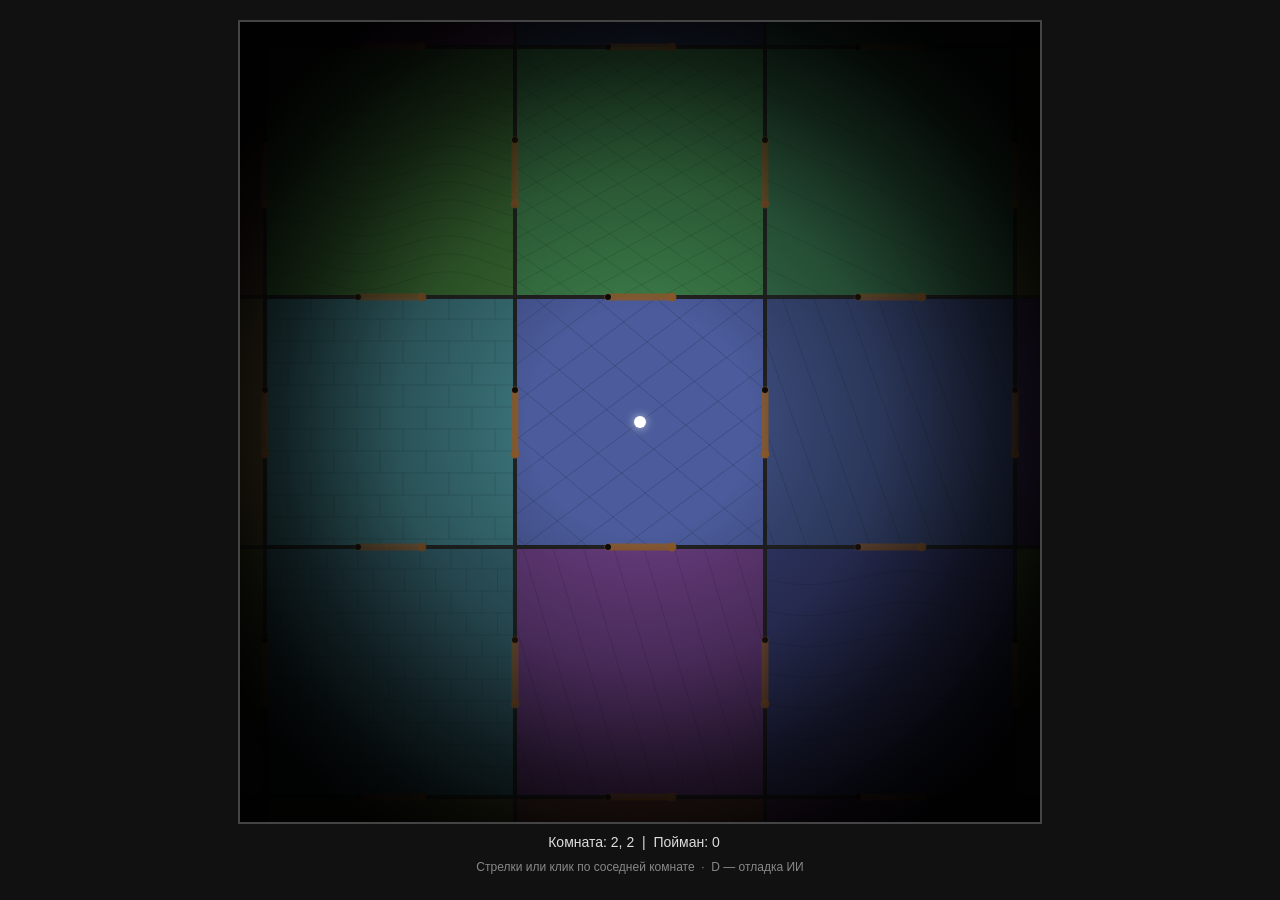
==== index2.html @ 9daff673 "Create index2.html" ====
<!DOCTYPE html>
<html lang="ru">
<head>
<meta charset="UTF-8">
<title>Лабиринт комнат — v6 (монстры)</title>
<style>
  body { margin:0; background:#111; color:#ddd; font-family:sans-serif;
         display:flex; flex-direction:column; align-items:center; padding:20px; }
  #game { background:#000; border:2px solid #444; cursor:pointer; }
  #info { margin-top:10px; font-size:14px; text-align:center; min-height:20px; }
  #msg  { color:#ff8; margin-left:12px; }
  #hint { margin-top:6px; font-size:12px; color:#888; }
</style>
</head>
<body>

<canvas id="game" width="800" height="800"></canvas>
<div id="info">Комната: <span id="pos">2, 2</span> &nbsp;|&nbsp; Пойман: <span id="caught">0</span><span id="msg"></span></div>
<div id="hint">Стрелки или клик по соседней комнате &nbsp;·&nbsp; D — отладка ИИ</div>

<script>
'use strict';

// ============================================================
// 1. НАСТРОЙКИ
// ============================================================
const CANVAS_SIZE = 800;
const ROOM_SIZE   = 250;            // 3 комнаты = 750 < 800
const MAP_W = 5, MAP_H = 5;

const T_OPEN  = 0.6;                // сек на распахивание двери на 90°
const T_CLOSE = 0.6;                // сек на закрывание
const T_MOVE  = 0.9;                // сек на проход комнаты

const DOOR_WIDTH = 64;
const DOOR_COLOR = '#8b5a2b';
const DOOR_LOCKED_COLOR = '#b22222';
const WALL_COLOR = '#222';

const DIR = {
  N:{dx:0,dy:-1,opp:'S'}, S:{dx:0,dy:1,opp:'N'},
  E:{dx:1,dy:0,opp:'W'},  W:{dx:-1,dy:0,opp:'E'},
};
// Знак распахивания: створка уходит ВНУТРЬ покидаемой комнаты
const SWING_BY_DIR = {N:+1, S:-1, E:+1, W:-1};

const TAU = Math.PI*2;
let DEBUG = false;

// ============================================================
// 2. УТИЛИТЫ
// ============================================================
function mulberry32(seed){
  return function(){
    seed|=0; seed=seed+0x6D2B79F5|0;
    let t=Math.imul(seed^seed>>>15,1|seed);
    t=t+Math.imul(t^t>>>7,61|t)^t;
    return((t^t>>>14)>>>0)/4294967296;
  };
}
function roomSeed(x,y){ return ((x*374761393 + y*668265263 + 7) ^ 0x5bd1e995)|0; }
function clamp(v,a,b){ return v<a?a:(v>b?b:v); }
function easeInOut(t){ return t<0.5 ? 2*t*t : 1-Math.pow(-2*t+2,2)/2; }
function approach(cur, target, maxStep){
  const d = target-cur;
  if (Math.abs(d) <= maxStep) return target;
  return cur + Math.sign(d)*maxStep;
}

// ============================================================
// 3. КАРТА
// ============================================================
function buildMap(w,h){
  const rooms=[];
  for(let y=0;y<h;y++){ const row=[];
    for(let x=0;x<w;x++){
      row.push({
        N: y>0   ? 'closed':'wall',
        S: y<h-1 ? 'closed':'wall',
        E: x<w-1 ? 'closed':'wall',
        W: x>0   ? 'closed':'wall',
      });
    }
    rooms.push(row);
  }
  return {w,h,rooms};
}
const MAP = buildMap(MAP_W, MAP_H);

function inBounds(x,y){ return x>=0 && y>=0 && x<MAP.w && y<MAP.h; }
function sideType(x,y,dir){ return MAP.rooms[y][x][dir]; }

/** Канонический ключ двери. dir в ключе всегда 'E' или 'S'. */
function doorKey(x,y,dir){
  const nx=x+DIR[dir].dx, ny=y+DIR[dir].dy;
  if (y<ny || (y===ny && x<nx)) return `${x},${y},${dir}`;
  return `${nx},${ny},${DIR[dir].opp}`;
}
function parseDoorKey(key){
  const [x,y,dir] = key.split(',');
  return { x:+x, y:+y, dir };
}
function doorTypeByKey(key){
  const k = parseDoorKey(key);
  return MAP.rooms[k.y][k.x][k.dir];
}

// ============================================================
// 4. МИРОВЫЕ КООРДИНАТЫ И КАМЕРА
// ============================================================
// Центр комнаты (rx,ry) в мире = (rx*ROOM_SIZE, ry*ROOM_SIZE)
let camX = 0, camY = 0;

function roomCX(rx){ return rx*ROOM_SIZE; }
function roomCY(ry){ return ry*ROOM_SIZE; }
function sx(wx){ return wx - camX + CANVAS_SIZE/2; }
function sy(wy){ return wy - camY + CANVAS_SIZE/2; }

/** Геометрия дверного проёма в мировых координатах. p1 — петля. */
function doorGeom(key){
  const k = parseDoorKey(key);
  const cx = roomCX(k.x), cy = roomCY(k.y);
  if (k.dir === 'E'){
    const wx = cx + ROOM_SIZE/2;
    return { p1x:wx, p1y:cy-DOOR_WIDTH/2, p2x:wx, p2y:cy+DOOR_WIDTH/2, mx:wx, my:cy };
  } else { // 'S'
    const wy = cy + ROOM_SIZE/2;
    return { p1x:cx-DOOR_WIDTH/2, p1y:wy, p2x:cx+DOOR_WIDTH/2, p2y:wy, mx:cx, my:wy };
  }
}
/** Центр двери со стороны комнаты (rx,ry) в направлении dir. */
function doorCenter(rx,ry,dir){
  return { x: roomCX(rx) + DIR[dir].dx*ROOM_SIZE/2,
           y: roomCY(ry) + DIR[dir].dy*ROOM_SIZE/2 };
}

// ============================================================
// 5. МЕНЕДЖЕР ДВЕРЕЙ (независимые анимации)
// ============================================================
// anim = { key, angle (знаковый, -90..90), target, users:Set }
const doorAnims = new Map();

function requestDoorOpen(key, sign, user){
  let a = doorAnims.get(key);
  if (!a){
    a = { key, angle:0, target:sign*90, users:new Set() };
    doorAnims.set(key, a);
  } else if (Math.abs(a.angle) > 1) {
    // Створка уже отклонена — не разворачиваем её на 180°,
    // а доталкиваем в ту же сторону (дверь двусторонняя).
    a.target = Math.sign(a.angle)*90;
  } else {
    a.target = sign*90;
  }
  a.users.add(user);
  return a;
}
function releaseDoor(key, user){
  const a = doorAnims.get(key);
  if (!a) return;
  a.users.delete(user);
  if (a.users.size === 0) a.target = 0;
}
/** Дверь распахнута достаточно, чтобы пройти (в любую сторону). */
function doorPassable(key){
  const a = doorAnims.get(key);
  return !!a && Math.abs(a.angle) >= 88;
}
/** Дверь шевелится / открыта — её видно как «незакрывшуюся». */
function doorActive(key){ return doorAnims.has(key); }

function updateDoors(dt){
  for (const a of [...doorAnims.values()]){
    const speed = (a.target === 0 ? 90/T_CLOSE : 90/T_OPEN);
    a.angle = approach(a.angle, a.target, speed*dt);
    if (a.angle === 0 && a.target === 0 && a.users.size === 0){
      doorAnims.delete(a.key);
    }
  }
}

// ============================================================
// 6. ИГРОК
// ============================================================
const player = { x:2, y:2 };
const visual = { offsetX:0, offsetY:0 };
let move = null;   // { dir, key, phase:'opening'|'moving', progress }

function startMove(dir){
  if (move) return;                       // идём — новый ход только по прибытии
  const t = sideType(player.x, player.y, dir);
  if (t === 'wall'){ flashMessage('Там стена'); return; }
  if (t === 'locked'){ flashMessage('Дверь заперта'); return; }

  const key = doorKey(player.x, player.y, dir);
  requestDoorOpen(key, SWING_BY_DIR[dir], 'player');
  move = { dir, key, phase:'opening', progress:0 };
}

function updatePlayer(dt){
  if (!move) return;

  if (move.phase === 'opening'){
    if (doorPassable(move.key)){ move.phase = 'moving'; move.progress = 0; }
    return;
  }
  // moving
  move.progress += dt;
  const t = Math.min(move.progress / T_MOVE, 1);
  const e = easeInOut(t);
  visual.offsetX = DIR[move.dir].dx * ROOM_SIZE * e;
  visual.offsetY = DIR[move.dir].dy * ROOM_SIZE * e;

  if (t >= 1){
    player.x += DIR[move.dir].dx;
    player.y += DIR[move.dir].dy;
    visual.offsetX = 0; visual.offsetY = 0;
    releaseDoor(move.key, 'player');      // дверь закрывается сама, ход не блокируется
    move = null;
    posEl.textContent = `${player.x}, ${player.y}`;
    onPlayerArrive();
  }
}

function playerWorld(){ return { x:camX, y:camY }; }   // игрок всегда в центре экрана

// ============================================================
// 7. МОНСТРЫ
// ============================================================
const MONSTER_TYPES = {
  monster1: {
    id:'monster1',
    title:'Ползун',
    chaseSpeed: 85,          // px/с при погоне (игрок ~167 px/с)
    wanderSpeed: 32,
    size: 13,
    bodyColor:'#5a1f1f',
    shellColor:'#8e2b2b',
    legColor:'#3a1414',
    eyeColor:'#ffd24a',
    auraColor:'rgba(200,40,40,',
    // Органы чувств
    sightAdjacent: true,     // видит игрока в ортогонально соседней комнате
    sightNeedsPassage: true, // ...только если между комнатами есть проём, а не глухая стена
    noticeDoors: true,       // входя в комнату, замечает незакрывшуюся дверь
    canOpenDoors: true,
    canOpenLocked: false,
    catchRadius: 20,
    draw: drawMonster1,
  }
};

const monsters = [];
let caughtCount = 0;

function spawnMonster(typeId, rx, ry){
  const cfg = MONSTER_TYPES[typeId];
  const m = {
    cfg,
    home:{x:rx,y:ry},
    room:{x:rx,y:ry},
    x: roomCX(rx), y: roomCY(ry),
    facing: 0,
    state: 'idle',            // 'idle' | 'chase'
    targetRoom: null,
    cross: null,              // переход через дверь
    wanderTarget: null,
    wanderWait: 0,
    alert: 0,
    stun: 0,                  // пауза после поимки
    moving: 0,
  };
  monsters.push(m);
  return m;
}

/** Можно ли монстру пройти из комнаты в сторону dir. */
function monsterCanPass(m, rx, ry, dir){
  const t = sideType(rx, ry, dir);
  if (t === 'wall') return false;
  if (t === 'locked' && !m.cfg.canOpenLocked) return false;
  return true;
}

/** Первый шаг кратчайшего пути (BFS по графу комнат). */
function bfsNextDir(m, from, to){
  if (from.x===to.x && from.y===to.y) return null;
  const idx = (x,y)=> y*MAP.w + x;
  const prev = new Map();
  const seen = new Set([idx(from.x,from.y)]);
  const q = [{x:from.x,y:from.y}];
  while (q.length){
    const cur = q.shift();
    for (const d of ['N','S','E','W']){
      if (!monsterCanPass(m, cur.x, cur.y, d)) continue;
      const nx = cur.x+DIR[d].dx, ny = cur.y+DIR[d].dy;
      if (!inBounds(nx,ny)) continue;
      const k = idx(nx,ny);
      if (seen.has(k)) continue;
      seen.add(k);
      prev.set(k, {x:cur.x, y:cur.y, d});
      if (nx===to.x && ny===to.y){
        let cx=nx, cy=ny;
        for(;;){
          const p = prev.get(idx(cx,cy));
          if (p.x===from.x && p.y===from.y) return p.d;
          cx=p.x; cy=p.y;
        }
      }
      q.push({x:nx,y:ny});
    }
  }
  return null;
}

function isOrthAdjacent(a,b){
  return Math.abs(a.x-b.x) + Math.abs(a.y-b.y) === 1;
}
function dirBetween(from,to){
  for (const d of ['N','S','E','W'])
    if (from.x+DIR[d].dx===to.x && from.y+DIR[d].dy===to.y) return d;
  return null;
}

/** Событие: игрок дошёл до центра комнаты — монстры могут его заметить. */
function onPlayerArrive(){
  for (const m of monsters){
    if (m.stun > 0) continue;
    const cfg = m.cfg;
    if (!cfg.sightAdjacent) continue;
    if (!isOrthAdjacent(m.room, player)) continue;      // по диагонали не видит
    if (cfg.sightNeedsPassage){
      const d = dirBetween(m.room, player);
      if (!monsterCanPass(m, m.room.x, m.room.y, d)) continue;
    }
    m.targetRoom = { x:player.x, y:player.y };
    m.state = 'chase';
    m.alert = 1.4;
    m.wanderTarget = null;
    m.wanderWait = 0;
  }
}

/** Монстр вошёл в комнату: осматривается. */
function onMonsterEnterRoom(m, cameFromKey){
  if (!m.cfg.noticeDoors) return;
  for (const d of ['N','S','E','W']){
    if (!monsterCanPass(m, m.room.x, m.room.y, d)) continue;
    const key = doorKey(m.room.x, m.room.y, d);
    if (key === cameFromKey) continue;
    const a = doorAnims.get(key);
    if (!a) continue;                    // дверь давно закрыта — следа нет
    if (a.users.has(m)) continue;        // свою дверь не считаем
    // Дверь ещё не закрылась → кто-то только что ушёл туда
    m.targetRoom = { x:m.room.x+DIR[d].dx, y:m.room.y+DIR[d].dy };
    m.state = 'chase';
    m.alert = Math.max(m.alert, 1.0);
    return;
  }
}

function moveToward(m, tx, ty, speed, dt){
  const dx = tx-m.x, dy = ty-m.y;
  const dist = Math.hypot(dx,dy);
  if (dist < 0.5){ m.moving = 0; return true; }
  const step = Math.min(speed*dt, dist);
  m.x += dx/dist*step;
  m.y += dy/dist*step;
  m.moving = speed;
  // плавный разворот «морды»
  const want = Math.atan2(dy,dx);
  let diff = want - m.facing;
  while (diff >  Math.PI) diff -= TAU;
  while (diff < -Math.PI) diff += TAU;
  m.facing += diff * Math.min(1, dt*8);
  return step >= dist;
}

function updateMonster(m, dt){
  const cfg = m.cfg;
  if (m.alert > 0) m.alert -= dt;
  if (m.stun  > 0){ m.stun -= dt; m.moving = 0; return; }

  // --- переход через дверь ---
  if (m.cross){
    const cr = m.cross;
    const dc = doorCenter(cr.from.x, cr.from.y, cr.dir);

    if (cr.stage === 'approach'){
      const dist = Math.hypot(dc.x-m.x, dc.y-m.y);
      if (cfg.canOpenDoors && dist < ROOM_SIZE*0.45 && !cr.requested){
        requestDoorOpen(cr.key, SWING_BY_DIR[cr.dir], m);
        cr.requested = true;
      }
      const arrived = moveToward(m, dc.x, dc.y, cfg.chaseSpeed, dt);
      if (arrived){
        if (doorPassable(cr.key)) cr.stage = 'pass';
        else m.moving = 0;                 // ждём, пока створка распахнётся
      }
      return;
    }

    // stage === 'pass'
    const ex = dc.x + DIR[cr.dir].dx*ROOM_SIZE*0.42;
    const ey = dc.y + DIR[cr.dir].dy*ROOM_SIZE*0.42;
    const done = moveToward(m, ex, ey, cfg.chaseSpeed, dt);

    if (!cr.entered){
      const axisSgn = DIR[cr.dir].dx + DIR[cr.dir].dy;
      const along = (DIR[cr.dir].dx !== 0) ? (m.x-dc.x) : (m.y-dc.y);
      if (along*axisSgn > 0){
        cr.entered = true;
        m.room = { x:cr.to.x, y:cr.to.y };
        onMonsterEnterRoom(m, cr.key);
      }
    }
    if (done){
      releaseDoor(cr.key, m);
      m.cross = null;
    }
    return;
  }

  // --- игрок в той же комнате: идём прямо на него ---
  const inSameRoom = (player.x===m.room.x && player.y===m.room.y && !move) ||
                     (move && player.x===m.room.x && player.y===m.room.y);
  if (inSameRoom){
    const p = playerWorld();
    moveToward(m, p.x, p.y, cfg.chaseSpeed, dt);
    m.state = 'chase';
    m.targetRoom = {x:m.room.x, y:m.room.y};
    if (Math.hypot(p.x-m.x, p.y-m.y) < cfg.catchRadius) onCatch(m);
    return;
  }

  // --- есть цель в другой комнате: начинаем переход ---
  if (m.targetRoom && (m.targetRoom.x!==m.room.x || m.targetRoom.y!==m.room.y)){
    const d = bfsNextDir(m, m.room, m.targetRoom);
    if (d){
      m.cross = {
        key: doorKey(m.room.x, m.room.y, d),
        dir: d,
        from: {x:m.room.x, y:m.room.y},
        to:   {x:m.room.x+DIR[d].dx, y:m.room.y+DIR[d].dy},
        stage:'approach', requested:false, entered:false,
      };
      return;
    }
    m.targetRoom = null;                  // пути нет
  }

  // --- дошли до цели / нечего делать: бродим по комнате ---
  m.state = 'idle';
  m.targetRoom = null;
  if (m.wanderWait > 0){ m.wanderWait -= dt; m.moving = 0; return; }
  if (!m.wanderTarget){
    const mg = ROOM_SIZE*0.5 - 34;
    m.wanderTarget = {
      x: roomCX(m.room.x) + (Math.random()*2-1)*mg,
      y: roomCY(m.room.y) + (Math.random()*2-1)*mg,
    };
  }
  if (moveToward(m, m.wanderTarget.x, m.wanderTarget.y, cfg.wanderSpeed, dt)){
    m.wanderTarget = null;
    m.wanderWait = 0.4 + Math.random()*1.6;
  }
}

function onCatch(m){
  caughtCount++;
  caughtEl.textContent = caughtCount;
  flashMessage('Монстр вас настиг!');
  // возвращаем монстра «домой» и даём передышку
  if (m.cross) releaseDoor(m.cross.key, m);
  m.cross = null;
  m.room = {x:m.home.x, y:m.home.y};
  m.x = roomCX(m.home.x); m.y = roomCY(m.home.y);
  m.state='idle'; m.targetRoom=null; m.wanderTarget=null;
  m.stun = 2.0; m.alert = 0;
}

// ============================================================
// 8. ТЕКСТУРЫ ПОЛА
// ============================================================
const patternCache = new Map();

function getRoomPattern(rx, ry){
  const key = `${rx},${ry}`;
  if (patternCache.has(key)) return patternCache.get(key);

  const off = document.createElement('canvas');
  off.width = ROOM_SIZE; off.height = ROOM_SIZE;
  const c = off.getContext('2d');
  const rng = mulberry32(roomSeed(rx,ry));
  const r = ()=>rng();

  c.strokeStyle = 'rgba(0,0,0,0.15)';
  c.lineWidth = 1;

  const S = ROOM_SIZE;
  const texType = Math.floor(r()*10);
  const step = 18 + Math.floor(r()*32);

  const line=(x1,y1,x2,y2)=>{ c.beginPath(); c.moveTo(x1,y1); c.lineTo(x2,y2); c.stroke(); };
  const parallels=(angle,st)=>{
    const dx=Math.cos(angle), dy=Math.sin(angle);
    const nx=-dy, ny=dx, maxD=S*1.2, len=S*1.5;
    for(let d=-maxD; d<maxD; d+=st){
      const px=S/2+nx*d, py=S/2+ny*d;
      line(px-dx*len, py-dy*len, px+dx*len, py+dy*len);
    }
  };

  if (texType===0){
    for(let i=step;i<S;i+=step){ line(i,0,i,S); line(0,i,S,i); }
  } else if (texType===1){
    parallels(0.3+r()*1.0, step);
  } else if (texType===2){
    const a=0.3+r()*0.6; parallels(a,step); parallels(a+Math.PI/2,step);
  } else if (texType===3){
    const bh=14+Math.floor(r()*16), bw=28+Math.floor(r()*34);
    for(let row=0; row*bh<S; row++){
      const y=row*bh; line(0,y,S,y);
      const off2=(row%2)*(bw/2);
      for(let x=off2;x<S;x+=bw) line(x,y,x,y+bh);
    }
  } else if (texType===4){
    const rs=14+Math.floor(r()*24);
    for(let rad=rs; rad<S*0.85; rad+=rs){ c.beginPath(); c.arc(S/2,S/2,rad,0,TAU); c.stroke(); }
  } else if (texType===5){
    const sl=14+Math.floor(r()*14);
    for(let row=-2; row*sl<S+sl*2; row++)
      for(let col=-2; col*sl<S+sl*2; col++){
        const bx=col*sl, by=row*sl;
        if((row+col)%2===0) line(bx,by,bx+sl,by+sl); else line(bx+sl,by,bx,by+sl);
      }
  } else if (texType===6){
    const hr=13+Math.floor(r()*16), hh=hr*Math.sqrt(3), hw=hr*2;
    for(let row=-1; row*hh*0.5<S+hh; row++)
      for(let col=-1; col*hw*0.75<S+hw; col++){
        const cx=col*hw*0.75+((row%2)?hw*0.375:0), cy=row*hh*0.5;
        c.beginPath();
        for(let i=0;i<6;i++){
          const a=(i/6)*TAU-Math.PI/6;
          const x=cx+Math.cos(a)*hr, y=cy+Math.sin(a)*hr;
          if(i===0)c.moveTo(x,y); else c.lineTo(x,y);
        }
        c.closePath(); c.stroke();
      }
  } else if (texType===7){
    const amp=4+r()*10, fr=0.015+r()*0.04, ph=r()*TAU, ws=16+Math.floor(r()*26);
    for(let y=ws;y<S;y+=ws){
      c.beginPath();
      for(let x=0;x<=S;x+=3){
        const wy=y+Math.sin(x*fr+ph)*amp;
        if(x===0)c.moveTo(x,wy); else c.lineTo(x,wy);
      }
      c.stroke();
    }
  } else if (texType===8){
    parallels(0.4+r()*0.4, 20+Math.floor(r()*20));
    parallels(-(0.4+r()*0.4), 20+Math.floor(r()*20));
  } else {
    const tw=20+Math.floor(r()*20), th=16+Math.floor(r()*16);
    for(let row=-1; row*th<S+th; row++){
      const off2=(row%2)*(tw/2);
      for(let col=-1; col*tw<S+tw; col++){
        c.beginPath();
        c.arc(col*tw+off2+tw/2, row*th+th, tw/2, Math.PI, TAU);
        c.stroke();
      }
    }
  }

  patternCache.set(key, off);
  return off;
}

function roomColor(x,y){
  const n=(x*73856093)^(y*19349663);
  const hue=((n%360)+360)%360;
  return `hsl(${hue}, 35%, 45%)`;
}

// ============================================================
// 9. РЕНДЕРИНГ
// ============================================================
const canvas = document.getElementById('game');
const ctx    = canvas.getContext('2d');
const posEl  = document.getElementById('pos');
const msgEl  = document.getElementById('msg');
const caughtEl = document.getElementById('caught');

/** Затемнение по удалению от камеры (плавно, без скачков при переходе). */
function alphaForWorld(wx, wy){
  const d = Math.hypot((wx-camX)/ROOM_SIZE, (wy-camY)/ROOM_SIZE);
  return clamp(1 - 0.22*d, 0.42, 1);
}

function render(time){
  ctx.fillStyle='#000';
  ctx.fillRect(0,0,CANVAS_SIZE,CANVAS_SIZE);

  // --- список видимых комнат ---
  const visible = [];
  const half = ROOM_SIZE/2;
  for (let ry=player.y-3; ry<=player.y+3; ry++){
    for (let rx=player.x-3; rx<=player.x+3; rx++){
      if (!inBounds(rx,ry)) continue;
      const cx=roomCX(rx), cy=roomCY(ry);
      const l=sx(cx-half), t=sy(cy-half);
      if (l>CANVAS_SIZE || t>CANVAS_SIZE || l+ROOM_SIZE<0 || t+ROOM_SIZE<0) continue;
      visible.push({rx,ry,cx,cy,l,t,alpha:alphaForWorld(cx,cy)});
    }
  }

  // 1. полы
  for (const r of visible){
    ctx.save();
    ctx.globalAlpha = r.alpha;
    ctx.fillStyle = roomColor(r.rx,r.ry);
    ctx.fillRect(r.l, r.t, ROOM_SIZE, ROOM_SIZE);
    ctx.save();
    ctx.beginPath(); ctx.rect(r.l,r.t,ROOM_SIZE,ROOM_SIZE); ctx.clip();
    ctx.drawImage(getRoomPattern(r.rx,r.ry), r.l, r.t);
    ctx.restore();
    ctx.restore();
  }

  // 2. стены
  for (const r of visible) drawRoomWalls(r);

  // 3. створки дверей
  const keys = new Set();
  for (const r of visible)
    for (const side of ['N','S','E','W'])
      if (sideType(r.rx,r.ry,side)!=='wall') keys.add(doorKey(r.rx,r.ry,side));
  for (const k of keys) drawDoorLeaf(k);

  // 4. монстры
  for (const m of monsters) drawMonster(m, time);

  // 5. туман
  drawFog();

  // 6. игрок
  ctx.fillStyle='#fff';
  ctx.shadowColor='rgba(255,255,255,0.7)';
  ctx.shadowBlur=10;
  ctx.beginPath(); ctx.arc(CANVAS_SIZE/2,CANVAS_SIZE/2,6,0,TAU); ctx.fill();
  ctx.shadowBlur=0;

  if (DEBUG) drawDebug();
}

function drawRoomWalls(r){
  const x0=r.l, y0=r.t;
  for (const side of ['N','S','E','W']){
    const t = sideType(r.rx,r.ry,side);
    let ax,ay,bx,by;
    if (side==='N'){ ax=x0; ay=y0; bx=x0+ROOM_SIZE; by=y0; }
    if (side==='S'){ ax=x0; ay=y0+ROOM_SIZE; bx=x0+ROOM_SIZE; by=y0+ROOM_SIZE; }
    if (side==='E'){ ax=x0+ROOM_SIZE; ay=y0; bx=x0+ROOM_SIZE; by=y0+ROOM_SIZE; }
    if (side==='W'){ ax=x0; ay=y0; bx=x0; by=y0+ROOM_SIZE; }

    if (t==='wall'){ strokeLine(ax,ay,bx,by,WALL_COLOR,4,r.alpha); continue; }

    const mx=(ax+bx)/2, my=(ay+by)/2;
    const len=Math.hypot(bx-ax,by-ay);
    const ux=(bx-ax)/len, uy=(by-ay)/len;
    strokeLine(ax,ay, mx-ux*DOOR_WIDTH/2, my-uy*DOOR_WIDTH/2, WALL_COLOR,4, r.alpha);
    strokeLine(mx+ux*DOOR_WIDTH/2, my+uy*DOOR_WIDTH/2, bx,by, WALL_COLOR,4, r.alpha);
  }
}

function drawDoorLeaf(key){
  const g = doorGeom(key);
  const a = doorAnims.get(key);
  const angle = a ? a.angle : 0;

  const p1x=sx(g.p1x), p1y=sy(g.p1y);
  const p2x=sx(g.p2x), p2y=sy(g.p2y);
  const rad = angle*Math.PI/180;
  const vx=p2x-p1x, vy=p2y-p1y;
  const c=Math.cos(rad), s=Math.sin(rad);
  const hx=p1x+vx*c-vy*s, hy=p1y+vx*s+vy*c;

  const color = doorTypeByKey(key)==='locked' ? DOOR_LOCKED_COLOR : DOOR_COLOR;
  const al = alphaForWorld(g.mx,g.my);

  ctx.save();
  ctx.globalAlpha = Math.max(al, 0.7);
  ctx.strokeStyle=color; ctx.lineWidth=7; ctx.lineCap='round';
  ctx.beginPath(); ctx.moveTo(p1x,p1y); ctx.lineTo(hx,hy); ctx.stroke();
  ctx.fillStyle=color;
  ctx.beginPath(); ctx.arc(hx,hy,4.5,0,TAU); ctx.fill();
  ctx.fillStyle='#000';
  ctx.beginPath(); ctx.arc(p1x,p1y,3,0,TAU); ctx.fill();
  ctx.restore();
}

function strokeLine(ax,ay,bx,by,color,w,alpha){
  ctx.save(); ctx.globalAlpha=alpha;
  ctx.strokeStyle=color; ctx.lineWidth=w;
  ctx.beginPath(); ctx.moveTo(ax,ay); ctx.lineTo(bx,by); ctx.stroke();
  ctx.restore();
}

function drawFog(){
  const cx=CANVAS_SIZE/2, cy=CANVAS_SIZE/2;
  const g = ctx.createRadialGradient(cx,cy, ROOM_SIZE*0.45, cx,cy, ROOM_SIZE*1.95);
  g.addColorStop(0.00,'rgba(0,0,0,0)');
  g.addColorStop(0.35,'rgba(0,0,0,0.28)');
  g.addColorStop(0.65,'rgba(0,0,0,0.70)');
  g.addColorStop(0.85,'rgba(0,0,0,0.90)');
  g.addColorStop(1.00,'rgba(0,0,0,0.98)');
  ctx.fillStyle=g;
  ctx.fillRect(0,0,CANVAS_SIZE,CANVAS_SIZE);
}

// --- отрисовка монстров ---
function drawMonster(m, time){
  const px=sx(m.x), py=sy(m.y);
  if (px<-60||py<-60||px>CANVAS_SIZE+60||py>CANVAS_SIZE+60) return;
  const alpha = alphaForWorld(m.x,m.y);
  m.cfg.draw(m, px, py, alpha, time);

  if (m.alert > 0){
    ctx.save();
    ctx.globalAlpha = alpha * Math.min(1, m.alert*2);
    ctx.fillStyle = '#ff5555';
    ctx.font = 'bold 20px sans-serif';
    ctx.textAlign = 'center';
    ctx.fillText('!', px, py - m.cfg.size*2.2);
    ctx.restore();
  }
}

function drawMonster1(m, px, py, alpha, time){
  const cfg=m.cfg, R=cfg.size;
  const chasing = (m.state==='chase');

  // аура при погоне
  if (chasing && m.stun<=0){
    const pulse = 0.35 + 0.15*Math.sin(time*6);
    const g = ctx.createRadialGradient(px,py,R*0.5, px,py,R*3.4);
    g.addColorStop(0, cfg.auraColor + (0.30*pulse) + ')');
    g.addColorStop(1, cfg.auraColor + '0)');
    ctx.save(); ctx.globalAlpha=alpha; ctx.fillStyle=g;
    ctx.beginPath(); ctx.arc(px,py,R*3.4,0,TAU); ctx.fill(); ctx.restore();
  }

  ctx.save();
  ctx.globalAlpha = alpha;
  ctx.translate(px,py);
  ctx.rotate(m.facing);

  // тень
  ctx.fillStyle='rgba(0,0,0,0.35)';
  ctx.beginPath(); ctx.ellipse(2,3,R*1.15,R*0.95,0,0,TAU); ctx.fill();

  // лапы
  const gait = time * (m.moving>1 ? (chasing?11:6) : 1.5);
  ctx.strokeStyle=cfg.legColor; ctx.lineWidth=2.6; ctx.lineCap='round';
  for (const sgn of [-1,1]){
    for (let i=0;i<3;i++){
      const base = sgn*(0.75 + i*0.72);
      const ph = Math.sin(gait + i*1.25 + (sgn>0?Math.PI:0))*0.26;
      const a = base + ph;
      const kx=Math.cos(a)*R*1.2,  ky=Math.sin(a)*R*1.2;
      const fx=Math.cos(a+sgn*0.45)*R*2.1, fy=Math.sin(a+sgn*0.45)*R*2.1;
      ctx.beginPath(); ctx.moveTo(0,0); ctx.lineTo(kx,ky); ctx.lineTo(fx,fy); ctx.stroke();
    }
  }

  // брюшко
  ctx.fillStyle=cfg.bodyColor;
  ctx.beginPath(); ctx.ellipse(-R*0.25,0,R*1.05,R*0.85,0,0,TAU); ctx.fill();
  // панцирь
  ctx.fillStyle=cfg.shellColor;
  ctx.beginPath(); ctx.ellipse(-R*0.15,0,R*0.72,R*0.58,0,0,TAU); ctx.fill();
  // голова
  ctx.fillStyle=cfg.bodyColor;
  ctx.beginPath(); ctx.arc(R*0.85,0,R*0.52,0,TAU); ctx.fill();
  // жвалы
  ctx.strokeStyle=cfg.legColor; ctx.lineWidth=2;
  ctx.beginPath();
  ctx.moveTo(R*1.15,-R*0.28); ctx.lineTo(R*1.6,-R*0.12);
  ctx.moveTo(R*1.15, R*0.28); ctx.lineTo(R*1.6, R*0.12);
  ctx.stroke();
  // глаза
  const eyeGlow = chasing ? 1 : 0.75;
  ctx.fillStyle=cfg.eyeColor; ctx.globalAlpha=alpha*eyeGlow;
  ctx.beginPath(); ctx.arc(R*1.02,-R*0.24,R*0.17,0,TAU); ctx.fill();
  ctx.beginPath(); ctx.arc(R*1.02, R*0.24,R*0.17,0,TAU); ctx.fill();

  ctx.restore();
}

function drawDebug(){
  ctx.save();
  ctx.font='11px monospace'; ctx.textAlign='left';
  ctx.fillStyle='rgba(0,0,0,0.6)';
  ctx.fillRect(6,6,250,18+monsters.length*14);
  ctx.fillStyle='#9f9';
  ctx.fillText(`двери в работе: ${doorAnims.size}`, 12, 20);
  monsters.forEach((m,i)=>{
    ctx.fillText(`M${i} ${m.state} room(${m.room.x},${m.room.y}) `+
      `tgt(${m.targetRoom?m.targetRoom.x+','+m.targetRoom.y:'-'}) `+
      `${m.cross?'cross:'+m.cross.dir+'/'+m.cross.stage:''}`, 12, 34+i*14);
  });
  ctx.restore();
}

// ============================================================
// 10. ВВОД
// ============================================================
canvas.addEventListener('click',(e)=>{
  const rect=canvas.getBoundingClientRect();
  const mx=(e.clientX-rect.left)*(canvas.width/rect.width);
  const my=(e.clientY-rect.top)*(canvas.height/rect.height);
  const dx=Math.round((mx-CANVAS_SIZE/2)/ROOM_SIZE);
  const dy=Math.round((my-CANVAS_SIZE/2)/ROOM_SIZE);
  if (Math.abs(dx)+Math.abs(dy)!==1) return;
  const dir=Object.keys(DIR).find(d=>DIR[d].dx===dx&&DIR[d].dy===dy);
  if (dir) startMove(dir);
});

document.addEventListener('keydown',(e)=>{
  if (e.key==='d'||e.key==='D'||e.key==='в'||e.key==='В'){ DEBUG=!DEBUG; return; }
  const km={ArrowUp:'N',ArrowDown:'S',ArrowRight:'E',ArrowLeft:'W'};
  const dir=km[e.key];
  if(!dir) return;
  e.preventDefault();
  startMove(dir);
});

let messageTimer=null;
function flashMessage(text){
  msgEl.textContent = ' · ' + text;
  clearTimeout(messageTimer);
  messageTimer=setTimeout(()=>{ msgEl.textContent=''; },1600);
}

// ============================================================
// 11. СТАРТ И ГЛАВНЫЙ ЦИКЛ
// ============================================================
spawnMonster('monster1', 0, 0);
spawnMonster('monster1', 4, 3);

let lastTime=performance.now();
function loop(now){
  const dt=Math.min((now-lastTime)/1000, 0.05);
  lastTime=now;

  updatePlayer(dt);
  camX = roomCX(player.x) + visual.offsetX;
  camY = roomCY(player.y) + visual.offsetY;

  for (const m of monsters) updateMonster(m, dt);
  updateDoors(dt);

  render(now/1000);
  requestAnimationFrame(loop);
}
requestAnimationFrame(loop);
</script>

</body>
</html>
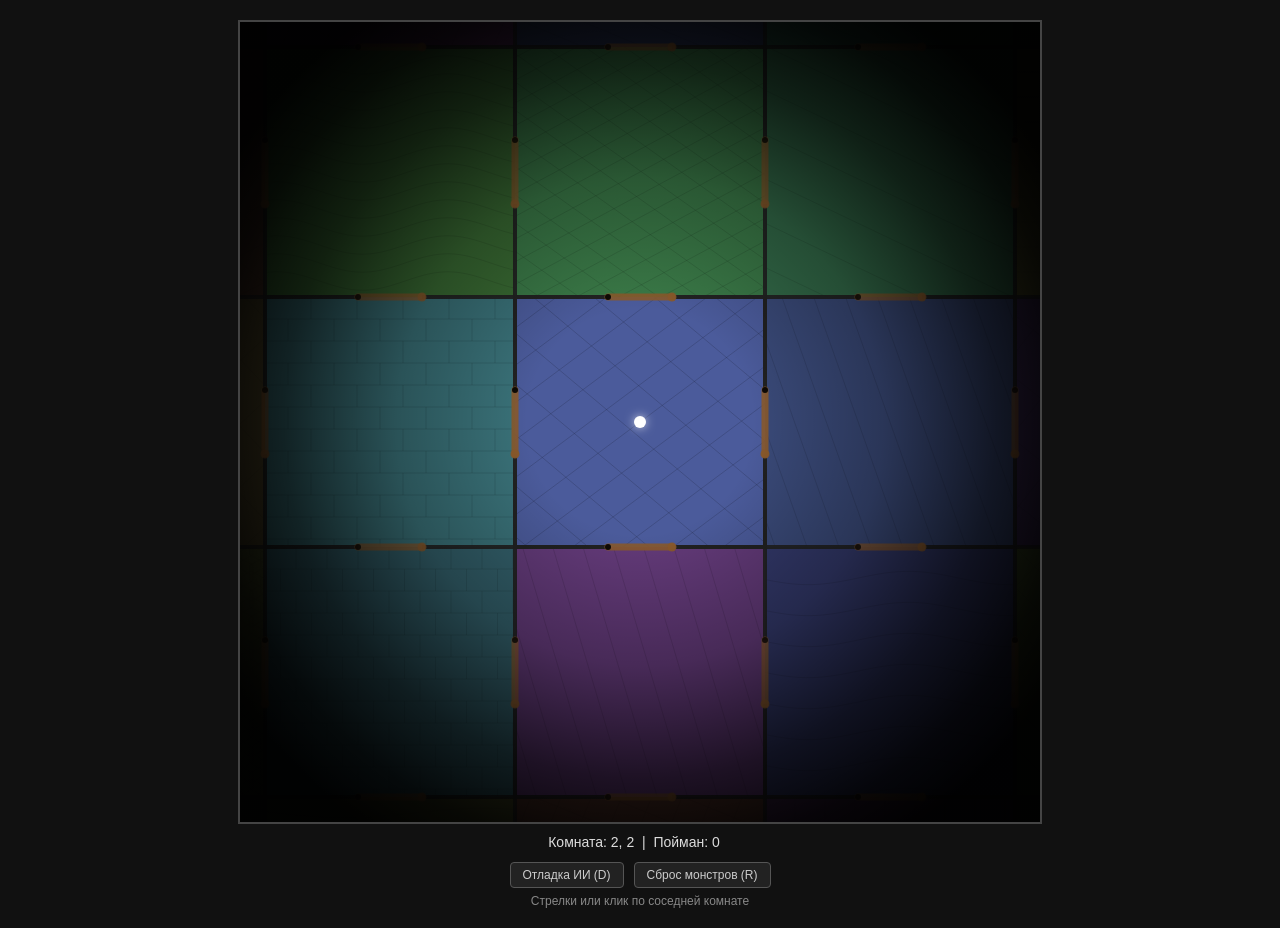
==== commit 697cc433: "Update index2.html" ====
--- a/index2.html
+++ b/index2.html
@@ -2,13 +2,18 @@
 <html lang="ru">
 <head>
 <meta charset="UTF-8">
-<title>Лабиринт комнат — v6 (монстры)</title>
+<title>Лабиринт комнат — v7 (чутьё монстров)</title>
 <style>
   body { margin:0; background:#111; color:#ddd; font-family:sans-serif;
          display:flex; flex-direction:column; align-items:center; padding:20px; }
   #game { background:#000; border:2px solid #444; cursor:pointer; }
   #info { margin-top:10px; font-size:14px; text-align:center; min-height:20px; }
   #msg  { color:#ff8; margin-left:12px; }
+  #bar  { margin-top:8px; display:flex; gap:10px; align-items:center; }
+  button { background:#222; color:#ccc; border:1px solid #555; border-radius:4px;
+           padding:5px 12px; font-size:12px; cursor:pointer; font-family:inherit; }
+  button:hover { background:#2e2e2e; color:#fff; }
+  button.on { background:#2b4a2b; border-color:#5a5; color:#cfc; }
   #hint { margin-top:6px; font-size:12px; color:#888; }
 </style>
 </head>
@@ -16,7 +21,11 @@
 
 <canvas id="game" width="800" height="800"></canvas>
 <div id="info">Комната: <span id="pos">2, 2</span> &nbsp;|&nbsp; Пойман: <span id="caught">0</span><span id="msg"></span></div>
-<div id="hint">Стрелки или клик по соседней комнате &nbsp;·&nbsp; D — отладка ИИ</div>
+<div id="bar">
+  <button id="dbgBtn">Отладка ИИ (D)</button>
+  <button id="resetBtn">Сброс монстров (R)</button>
+</div>
+<div id="hint">Стрелки или клик по соседней комнате</div>
 
 <script>
 'use strict';
@@ -25,12 +34,12 @@
 // 1. НАСТРОЙКИ
 // ============================================================
 const CANVAS_SIZE = 800;
-const ROOM_SIZE   = 250;            // 3 комнаты = 750 < 800
+const ROOM_SIZE   = 250;
 const MAP_W = 5, MAP_H = 5;
 
-const T_OPEN  = 0.6;                // сек на распахивание двери на 90°
-const T_CLOSE = 0.6;                // сек на закрывание
-const T_MOVE  = 0.9;                // сек на проход комнаты
+const T_OPEN  = 0.6;
+const T_CLOSE = 0.6;
+const T_MOVE  = 0.9;
 
 const DOOR_WIDTH = 64;
 const DOOR_COLOR = '#8b5a2b';
@@ -41,7 +50,6 @@
   N:{dx:0,dy:-1,opp:'S'}, S:{dx:0,dy:1,opp:'N'},
   E:{dx:1,dy:0,opp:'W'},  W:{dx:-1,dy:0,opp:'E'},
 };
-// Знак распахивания: створка уходит ВНУТРЬ покидаемой комнаты
 const SWING_BY_DIR = {N:+1, S:-1, E:+1, W:-1};
 
 const TAU = Math.PI*2;
@@ -61,9 +69,9 @@
 function roomSeed(x,y){ return ((x*374761393 + y*668265263 + 7) ^ 0x5bd1e995)|0; }
 function clamp(v,a,b){ return v<a?a:(v>b?b:v); }
 function easeInOut(t){ return t<0.5 ? 2*t*t : 1-Math.pow(-2*t+2,2)/2; }
-function approach(cur, target, maxStep){
-  const d = target-cur;
-  if (Math.abs(d) <= maxStep) return target;
+function approach(cur,target,maxStep){
+  const d=target-cur;
+  if (Math.abs(d)<=maxStep) return target;
   return cur + Math.sign(d)*maxStep;
 }
 
@@ -90,64 +98,60 @@
 function inBounds(x,y){ return x>=0 && y>=0 && x<MAP.w && y<MAP.h; }
 function sideType(x,y,dir){ return MAP.rooms[y][x][dir]; }
 
-/** Канонический ключ двери. dir в ключе всегда 'E' или 'S'. */
 function doorKey(x,y,dir){
   const nx=x+DIR[dir].dx, ny=y+DIR[dir].dy;
   if (y<ny || (y===ny && x<nx)) return `${x},${y},${dir}`;
   return `${nx},${ny},${DIR[dir].opp}`;
 }
 function parseDoorKey(key){
-  const [x,y,dir] = key.split(',');
-  return { x:+x, y:+y, dir };
+  const [x,y,dir]=key.split(',');
+  return {x:+x, y:+y, dir};
 }
 function doorTypeByKey(key){
-  const k = parseDoorKey(key);
+  const k=parseDoorKey(key);
   return MAP.rooms[k.y][k.x][k.dir];
 }
 
 // ============================================================
 // 4. МИРОВЫЕ КООРДИНАТЫ И КАМЕРА
 // ============================================================
-// Центр комнаты (rx,ry) в мире = (rx*ROOM_SIZE, ry*ROOM_SIZE)
-let camX = 0, camY = 0;
+let camX=0, camY=0;
 
 function roomCX(rx){ return rx*ROOM_SIZE; }
 function roomCY(ry){ return ry*ROOM_SIZE; }
 function sx(wx){ return wx - camX + CANVAS_SIZE/2; }
 function sy(wy){ return wy - camY + CANVAS_SIZE/2; }
 
-/** Геометрия дверного проёма в мировых координатах. p1 — петля. */
 function doorGeom(key){
-  const k = parseDoorKey(key);
-  const cx = roomCX(k.x), cy = roomCY(k.y);
-  if (k.dir === 'E'){
-    const wx = cx + ROOM_SIZE/2;
-    return { p1x:wx, p1y:cy-DOOR_WIDTH/2, p2x:wx, p2y:cy+DOOR_WIDTH/2, mx:wx, my:cy };
-  } else { // 'S'
-    const wy = cy + ROOM_SIZE/2;
-    return { p1x:cx-DOOR_WIDTH/2, p1y:wy, p2x:cx+DOOR_WIDTH/2, p2y:wy, mx:cx, my:wy };
-  }
-}
-/** Центр двери со стороны комнаты (rx,ry) в направлении dir. */
+  const k=parseDoorKey(key);
+  const cx=roomCX(k.x), cy=roomCY(k.y);
+  if (k.dir==='E'){
+    const wx=cx+ROOM_SIZE/2;
+    return {p1x:wx, p1y:cy-DOOR_WIDTH/2, p2x:wx, p2y:cy+DOOR_WIDTH/2, mx:wx, my:cy};
+  }
+  const wy=cy+ROOM_SIZE/2;
+  return {p1x:cx-DOOR_WIDTH/2, p1y:wy, p2x:cx+DOOR_WIDTH/2, p2y:wy, mx:cx, my:wy};
+}
 function doorCenter(rx,ry,dir){
-  return { x: roomCX(rx) + DIR[dir].dx*ROOM_SIZE/2,
-           y: roomCY(ry) + DIR[dir].dy*ROOM_SIZE/2 };
-}
-
-// ============================================================
-// 5. МЕНЕДЖЕР ДВЕРЕЙ (независимые анимации)
-// ============================================================
-// anim = { key, angle (знаковый, -90..90), target, users:Set }
+  return { x: roomCX(rx)+DIR[dir].dx*ROOM_SIZE/2,
+           y: roomCY(ry)+DIR[dir].dy*ROOM_SIZE/2 };
+}
+function clampToRoom(pt, room, margin){
+  const cx=roomCX(room.x), cy=roomCY(room.y), h=ROOM_SIZE/2-margin;
+  return { x: clamp(pt.x, cx-h, cx+h), y: clamp(pt.y, cy-h, cy+h) };
+}
+
+// ============================================================
+// 5. МЕНЕДЖЕР ДВЕРЕЙ
+// ============================================================
 const doorAnims = new Map();
 
 function requestDoorOpen(key, sign, user){
-  let a = doorAnims.get(key);
+  let a=doorAnims.get(key);
   if (!a){
-    a = { key, angle:0, target:sign*90, users:new Set() };
-    doorAnims.set(key, a);
-  } else if (Math.abs(a.angle) > 1) {
-    // Створка уже отклонена — не разворачиваем её на 180°,
-    // а доталкиваем в ту же сторону (дверь двусторонняя).
+    a={key, angle:0, target:sign*90, users:new Set()};
+    doorAnims.set(key,a);
+  } else if (Math.abs(a.angle)>1){
     a.target = Math.sign(a.angle)*90;
   } else {
     a.target = sign*90;
@@ -155,74 +159,76 @@
   a.users.add(user);
   return a;
 }
-function releaseDoor(key, user){
-  const a = doorAnims.get(key);
+function releaseDoor(key,user){
+  const a=doorAnims.get(key);
   if (!a) return;
   a.users.delete(user);
-  if (a.users.size === 0) a.target = 0;
-}
-/** Дверь распахнута достаточно, чтобы пройти (в любую сторону). */
+  if (a.users.size===0) a.target=0;
+}
 function doorPassable(key){
-  const a = doorAnims.get(key);
-  return !!a && Math.abs(a.angle) >= 88;
-}
-/** Дверь шевелится / открыта — её видно как «незакрывшуюся». */
-function doorActive(key){ return doorAnims.has(key); }
-
+  const a=doorAnims.get(key);
+  return !!a && Math.abs(a.angle)>=88;
+}
 function updateDoors(dt){
   for (const a of [...doorAnims.values()]){
-    const speed = (a.target === 0 ? 90/T_CLOSE : 90/T_OPEN);
+    const speed = (a.target===0 ? 90/T_CLOSE : 90/T_OPEN);
     a.angle = approach(a.angle, a.target, speed*dt);
-    if (a.angle === 0 && a.target === 0 && a.users.size === 0){
-      doorAnims.delete(a.key);
-    }
+    if (a.angle===0 && a.target===0 && a.users.size===0) doorAnims.delete(a.key);
   }
 }
 
 // ============================================================
 // 6. ИГРОК
 // ============================================================
-const player = { x:2, y:2 };
-const visual = { offsetX:0, offsetY:0 };
-let move = null;   // { dir, key, phase:'opening'|'moving', progress }
+const player = {x:2, y:2};
+const visual = {offsetX:0, offsetY:0};
+let move = null;
 
 function startMove(dir){
-  if (move) return;                       // идём — новый ход только по прибытии
+  if (move) return;
   const t = sideType(player.x, player.y, dir);
-  if (t === 'wall'){ flashMessage('Там стена'); return; }
-  if (t === 'locked'){ flashMessage('Дверь заперта'); return; }
+  if (t==='wall'){ flashMessage('Там стена'); return; }
+  if (t==='locked'){ flashMessage('Дверь заперта'); return; }
 
   const key = doorKey(player.x, player.y, dir);
   requestDoorOpen(key, SWING_BY_DIR[dir], 'player');
-  move = { dir, key, phase:'opening', progress:0 };
+  move = {dir, key, phase:'opening', progress:0};
 }
 
 function updatePlayer(dt){
   if (!move) return;
 
-  if (move.phase === 'opening'){
-    if (doorPassable(move.key)){ move.phase = 'moving'; move.progress = 0; }
+  if (move.phase==='opening'){
+    if (doorPassable(move.key)){ move.phase='moving'; move.progress=0; }
     return;
   }
-  // moving
   move.progress += dt;
-  const t = Math.min(move.progress / T_MOVE, 1);
+  const t = Math.min(move.progress/T_MOVE, 1);
   const e = easeInOut(t);
-  visual.offsetX = DIR[move.dir].dx * ROOM_SIZE * e;
-  visual.offsetY = DIR[move.dir].dy * ROOM_SIZE * e;
-
-  if (t >= 1){
+  visual.offsetX = DIR[move.dir].dx*ROOM_SIZE*e;
+  visual.offsetY = DIR[move.dir].dy*ROOM_SIZE*e;
+
+  if (t>=1){
     player.x += DIR[move.dir].dx;
     player.y += DIR[move.dir].dy;
-    visual.offsetX = 0; visual.offsetY = 0;
-    releaseDoor(move.key, 'player');      // дверь закрывается сама, ход не блокируется
-    move = null;
+    visual.offsetX=0; visual.offsetY=0;
+    releaseDoor(move.key,'player');
+    move=null;
     posEl.textContent = `${player.x}, ${player.y}`;
-    onPlayerArrive();
-  }
-}
-
-function playerWorld(){ return { x:camX, y:camY }; }   // игрок всегда в центре экрана
+  }
+}
+
+function playerWorld(){ return {x:camX, y:camY}; }
+
+/** Комната, в которой игрок считается находящимся с точки зрения ИИ:
+ *  ближайшая по камере. Пока игрок не перешёл середину проёма — это
+ *  комната-источник, после — комната-приёмник. */
+function playerRoomForAI(){
+  return {
+    x: clamp(Math.round(camX/ROOM_SIZE), 0, MAP.w-1),
+    y: clamp(Math.round(camY/ROOM_SIZE), 0, MAP.h-1),
+  };
+}
 
 // ============================================================
 // 7. МОНСТРЫ
@@ -231,7 +237,7 @@
   monster1: {
     id:'monster1',
     title:'Ползун',
-    chaseSpeed: 85,          // px/с при погоне (игрок ~167 px/с)
+    chaseSpeed: 85,
     wanderSpeed: 32,
     size: 13,
     bodyColor:'#5a1f1f',
@@ -239,10 +245,10 @@
     legColor:'#3a1414',
     eyeColor:'#ffd24a',
     auraColor:'rgba(200,40,40,',
-    // Органы чувств
-    sightAdjacent: true,     // видит игрока в ортогонально соседней комнате
-    sightNeedsPassage: true, // ...только если между комнатами есть проём, а не глухая стена
-    noticeDoors: true,       // входя в комнату, замечает незакрывшуюся дверь
+    sightAdjacent: true,      // чует в ортогонально соседней комнате
+    sightNeedsPassage: true,  // ...только сквозь проём, не сквозь глухую стену
+    sightDiagonal: false,     // по диагонали не чует
+    noticeDoors: true,        // читает след по незакрывшейся двери
     canOpenDoors: true,
     canOpenLocked: false,
     catchRadius: 20,
@@ -252,6 +258,7 @@
 
 const monsters = [];
 let caughtCount = 0;
+const SPAWNS = [ ['monster1',0,0], ['monster1',4,3] ];
 
 function spawnMonster(typeId, rx, ry){
   const cfg = MONSTER_TYPES[typeId];
@@ -261,48 +268,63 @@
     room:{x:rx,y:ry},
     x: roomCX(rx), y: roomCY(ry),
     facing: 0,
-    state: 'idle',            // 'idle' | 'chase'
+    state: 'idle',        // 'idle' | 'chase'
+    reason: '',           // 'sight' | 'trail' — для отладки
     targetRoom: null,
-    cross: null,              // переход через дверь
+    cross: null,
+    ignoreDoorKey: null,  // дверь, через которую только что вошёл
     wanderTarget: null,
     wanderWait: 0,
     alert: 0,
-    stun: 0,                  // пауза после поимки
+    alertMark: '!',
+    stun: 0,
     moving: 0,
   };
   monsters.push(m);
   return m;
 }
-
-/** Можно ли монстру пройти из комнаты в сторону dir. */
+function resetMonsters(){
+  monsters.length = 0;
+  for (const [t,x,y] of SPAWNS) spawnMonster(t,x,y);
+  for (const a of [...doorAnims.values()]){
+    for (const u of [...a.users]) if (u!=='player') a.users.delete(u);
+    if (a.users.size===0) a.target=0;
+  }
+}
+
 function monsterCanPass(m, rx, ry, dir){
-  const t = sideType(rx, ry, dir);
-  if (t === 'wall') return false;
-  if (t === 'locked' && !m.cfg.canOpenLocked) return false;
+  const t = sideType(rx,ry,dir);
+  if (t==='wall') return false;
+  if (t==='locked' && !m.cfg.canOpenLocked) return false;
   return true;
 }
-
-/** Первый шаг кратчайшего пути (BFS по графу комнат). */
+function isOrthAdjacent(a,b){ return Math.abs(a.x-b.x)+Math.abs(a.y-b.y)===1; }
+function dirBetween(from,to){
+  for (const d of ['N','S','E','W'])
+    if (from.x+DIR[d].dx===to.x && from.y+DIR[d].dy===to.y) return d;
+  return null;
+}
+
 function bfsNextDir(m, from, to){
   if (from.x===to.x && from.y===to.y) return null;
-  const idx = (x,y)=> y*MAP.w + x;
-  const prev = new Map();
-  const seen = new Set([idx(from.x,from.y)]);
-  const q = [{x:from.x,y:from.y}];
-  while (q.length){
-    const cur = q.shift();
+  const idx=(x,y)=>y*MAP.w+x;
+  const prev=new Map();
+  const seen=new Set([idx(from.x,from.y)]);
+  const q=[{x:from.x,y:from.y}];
+  while(q.length){
+    const cur=q.shift();
     for (const d of ['N','S','E','W']){
-      if (!monsterCanPass(m, cur.x, cur.y, d)) continue;
-      const nx = cur.x+DIR[d].dx, ny = cur.y+DIR[d].dy;
+      if (!monsterCanPass(m,cur.x,cur.y,d)) continue;
+      const nx=cur.x+DIR[d].dx, ny=cur.y+DIR[d].dy;
       if (!inBounds(nx,ny)) continue;
-      const k = idx(nx,ny);
+      const k=idx(nx,ny);
       if (seen.has(k)) continue;
       seen.add(k);
-      prev.set(k, {x:cur.x, y:cur.y, d});
+      prev.set(k,{x:cur.x,y:cur.y,d});
       if (nx===to.x && ny===to.y){
         let cx=nx, cy=ny;
         for(;;){
-          const p = prev.get(idx(cx,cy));
+          const p=prev.get(idx(cx,cy));
           if (p.x===from.x && p.y===from.y) return p.d;
           cx=p.x; cy=p.y;
         }
@@ -313,193 +335,204 @@
   return null;
 }
 
-function isOrthAdjacent(a,b){
-  return Math.abs(a.x-b.x) + Math.abs(a.y-b.y) === 1;
-}
-function dirBetween(from,to){
-  for (const d of ['N','S','E','W'])
-    if (from.x+DIR[d].dx===to.x && from.y+DIR[d].dy===to.y) return d;
-  return null;
-}
-
-/** Событие: игрок дошёл до центра комнаты — монстры могут его заметить. */
-function onPlayerArrive(){
-  for (const m of monsters){
-    if (m.stun > 0) continue;
-    const cfg = m.cfg;
-    if (!cfg.sightAdjacent) continue;
-    if (!isOrthAdjacent(m.room, player)) continue;      // по диагонали не видит
-    if (cfg.sightNeedsPassage){
-      const d = dirBetween(m.room, player);
-      if (!monsterCanPass(m, m.room.x, m.room.y, d)) continue;
-    }
-    m.targetRoom = { x:player.x, y:player.y };
-    m.state = 'chase';
-    m.alert = 1.4;
-    m.wanderTarget = null;
-    m.wanderWait = 0;
-  }
-}
-
-/** Монстр вошёл в комнату: осматривается. */
-function onMonsterEnterRoom(m, cameFromKey){
+function setChase(m, room, reason, mark){
+  if (m.state!=='chase'){ m.alert=1.4; m.alertMark=mark; }
+  m.state='chase';
+  m.reason=reason;
+  m.targetRoom={x:room.x, y:room.y};
+  m.wanderTarget=null;
+  m.wanderWait=0;
+}
+
+/** ОРГАНЫ ЧУВСТВ. Опрашиваются каждый кадр, а не по событию прихода игрока. */
+function updateMonsterSenses(m){
+  if (m.stun>0) return;
+  const cfg=m.cfg;
+  const pr=playerRoomForAI();
+
+  // Та же комната — чует всегда
+  if (pr.x===m.room.x && pr.y===m.room.y){
+    setChase(m, pr, 'sight', '!');
+    return true;
+  }
+  // Ортогонально соседняя комната + проход между ними
+  if (cfg.sightAdjacent && isOrthAdjacent(m.room, pr)){
+    const d=dirBetween(m.room, pr);
+    if (!cfg.sightNeedsPassage || monsterCanPass(m, m.room.x, m.room.y, d)){
+      setChase(m, pr, 'sight', '!');
+      return true;
+    }
+  }
+  // Диагональ и глухая стена — не чует. Старая цель (след) сохраняется.
+  return false;
+}
+
+/** Монстр вошёл в комнату: ищет самую «свежую» незакрывшуюся дверь. */
+function onMonsterEnterRoom(m){
   if (!m.cfg.noticeDoors) return;
+  let best=null, bestAngle=0;
   for (const d of ['N','S','E','W']){
     if (!monsterCanPass(m, m.room.x, m.room.y, d)) continue;
-    const key = doorKey(m.room.x, m.room.y, d);
-    if (key === cameFromKey) continue;
-    const a = doorAnims.get(key);
-    if (!a) continue;                    // дверь давно закрыта — следа нет
-    if (a.users.has(m)) continue;        // свою дверь не считаем
-    // Дверь ещё не закрылась → кто-то только что ушёл туда
-    m.targetRoom = { x:m.room.x+DIR[d].dx, y:m.room.y+DIR[d].dy };
-    m.state = 'chase';
-    m.alert = Math.max(m.alert, 1.0);
-    return;
+    const key=doorKey(m.room.x, m.room.y, d);
+    if (key===m.ignoreDoorKey) continue;
+    const a=doorAnims.get(key);
+    if (!a || a.users.has(m)) continue;
+    const abs=Math.abs(a.angle);
+    if (abs>bestAngle){ bestAngle=abs; best=d; }
+  }
+  if (best){
+    setChase(m, {x:m.room.x+DIR[best].dx, y:m.room.y+DIR[best].dy}, 'trail', '?');
   }
 }
 
 function moveToward(m, tx, ty, speed, dt){
-  const dx = tx-m.x, dy = ty-m.y;
-  const dist = Math.hypot(dx,dy);
-  if (dist < 0.5){ m.moving = 0; return true; }
-  const step = Math.min(speed*dt, dist);
+  const dx=tx-m.x, dy=ty-m.y;
+  const dist=Math.hypot(dx,dy);
+  if (dist<0.5){ m.moving=0; return true; }
+  const step=Math.min(speed*dt, dist);
   m.x += dx/dist*step;
   m.y += dy/dist*step;
-  m.moving = speed;
-  // плавный разворот «морды»
-  const want = Math.atan2(dy,dx);
-  let diff = want - m.facing;
-  while (diff >  Math.PI) diff -= TAU;
-  while (diff < -Math.PI) diff += TAU;
-  m.facing += diff * Math.min(1, dt*8);
-  return step >= dist;
+  m.moving=speed;
+  const want=Math.atan2(dy,dx);
+  let diff=want-m.facing;
+  while(diff> Math.PI) diff-=TAU;
+  while(diff<-Math.PI) diff+=TAU;
+  m.facing += diff*Math.min(1, dt*8);
+  return step>=dist;
 }
 
 function updateMonster(m, dt){
-  const cfg = m.cfg;
-  if (m.alert > 0) m.alert -= dt;
-  if (m.stun  > 0){ m.stun -= dt; m.moving = 0; return; }
+  const cfg=m.cfg;
+  if (m.alert>0) m.alert-=dt;
+  if (m.stun>0){ m.stun-=dt; m.moving=0; return; }
+
+  // Чутьё работает постоянно, в том числе во время перехода между комнатами
+  updateMonsterSenses(m);
 
   // --- переход через дверь ---
   if (m.cross){
-    const cr = m.cross;
-    const dc = doorCenter(cr.from.x, cr.from.y, cr.dir);
-
-    if (cr.stage === 'approach'){
-      const dist = Math.hypot(dc.x-m.x, dc.y-m.y);
-      if (cfg.canOpenDoors && dist < ROOM_SIZE*0.45 && !cr.requested){
+    const cr=m.cross;
+    const dc=doorCenter(cr.from.x, cr.from.y, cr.dir);
+
+    // Передумал: цель — та комната, из которой выходим, и порог ещё не пройден
+    if (!cr.entered && m.targetRoom &&
+        m.targetRoom.x===cr.from.x && m.targetRoom.y===cr.from.y){
+      releaseDoor(cr.key, m);
+      m.cross=null;
+      return;
+    }
+
+    if (cr.stage==='approach'){
+      const dist=Math.hypot(dc.x-m.x, dc.y-m.y);
+      if (cfg.canOpenDoors && dist<ROOM_SIZE*0.45 && !cr.requested){
         requestDoorOpen(cr.key, SWING_BY_DIR[cr.dir], m);
-        cr.requested = true;
+        cr.requested=true;
       }
-      const arrived = moveToward(m, dc.x, dc.y, cfg.chaseSpeed, dt);
-      if (arrived){
-        if (doorPassable(cr.key)) cr.stage = 'pass';
-        else m.moving = 0;                 // ждём, пока створка распахнётся
+      if (moveToward(m, dc.x, dc.y, cfg.chaseSpeed, dt)){
+        if (doorPassable(cr.key)) cr.stage='pass';
+        else m.moving=0;                 // ждёт, пока створка распахнётся
       }
       return;
     }
 
-    // stage === 'pass'
-    const ex = dc.x + DIR[cr.dir].dx*ROOM_SIZE*0.42;
-    const ey = dc.y + DIR[cr.dir].dy*ROOM_SIZE*0.42;
-    const done = moveToward(m, ex, ey, cfg.chaseSpeed, dt);
+    const ex=dc.x+DIR[cr.dir].dx*ROOM_SIZE*0.42;
+    const ey=dc.y+DIR[cr.dir].dy*ROOM_SIZE*0.42;
+    const done=moveToward(m, ex, ey, cfg.chaseSpeed, dt);
 
     if (!cr.entered){
-      const axisSgn = DIR[cr.dir].dx + DIR[cr.dir].dy;
-      const along = (DIR[cr.dir].dx !== 0) ? (m.x-dc.x) : (m.y-dc.y);
-      if (along*axisSgn > 0){
-        cr.entered = true;
-        m.room = { x:cr.to.x, y:cr.to.y };
-        onMonsterEnterRoom(m, cr.key);
+      const axisSgn=DIR[cr.dir].dx+DIR[cr.dir].dy;
+      const along=(DIR[cr.dir].dx!==0) ? (m.x-dc.x) : (m.y-dc.y);
+      if (along*axisSgn>0){
+        cr.entered=true;
+        m.room={x:cr.to.x, y:cr.to.y};
+        m.ignoreDoorKey=cr.key;
+        if (!updateMonsterSenses(m)) onMonsterEnterRoom(m);
       }
     }
-    if (done){
-      releaseDoor(cr.key, m);
-      m.cross = null;
-    }
+    if (done){ releaseDoor(cr.key, m); m.cross=null; }
     return;
   }
 
-  // --- игрок в той же комнате: идём прямо на него ---
-  const inSameRoom = (player.x===m.room.x && player.y===m.room.y && !move) ||
-                     (move && player.x===m.room.x && player.y===m.room.y);
-  if (inSameRoom){
-    const p = playerWorld();
-    moveToward(m, p.x, p.y, cfg.chaseSpeed, dt);
-    m.state = 'chase';
-    m.targetRoom = {x:m.room.x, y:m.room.y};
+  const pr=playerRoomForAI();
+
+  // --- игрок в этой же комнате: прямое преследование ---
+  if (pr.x===m.room.x && pr.y===m.room.y){
+    const p=playerWorld();
+    const t=clampToRoom(p, m.room, 14);   // не даём выйти за стены комнаты
+    moveToward(m, t.x, t.y, cfg.chaseSpeed, dt);
     if (Math.hypot(p.x-m.x, p.y-m.y) < cfg.catchRadius) onCatch(m);
     return;
   }
 
-  // --- есть цель в другой комнате: начинаем переход ---
+  // --- есть цель в другой комнате ---
   if (m.targetRoom && (m.targetRoom.x!==m.room.x || m.targetRoom.y!==m.room.y)){
-    const d = bfsNextDir(m, m.room, m.targetRoom);
+    const d=bfsNextDir(m, m.room, m.targetRoom);
     if (d){
-      m.cross = {
+      m.cross={
         key: doorKey(m.room.x, m.room.y, d),
         dir: d,
-        from: {x:m.room.x, y:m.room.y},
-        to:   {x:m.room.x+DIR[d].dx, y:m.room.y+DIR[d].dy},
+        from:{x:m.room.x, y:m.room.y},
+        to:  {x:m.room.x+DIR[d].dx, y:m.room.y+DIR[d].dy},
         stage:'approach', requested:false, entered:false,
       };
       return;
     }
-    m.targetRoom = null;                  // пути нет
-  }
-
-  // --- дошли до цели / нечего делать: бродим по комнате ---
-  m.state = 'idle';
-  m.targetRoom = null;
-  if (m.wanderWait > 0){ m.wanderWait -= dt; m.moving = 0; return; }
+    m.targetRoom=null;
+  }
+
+  // --- цель достигнута, ничего не чует: погоня прекращается ---
+  m.state='idle';
+  m.reason='';
+  m.targetRoom=null;
+  m.ignoreDoorKey=null;
+  if (m.wanderWait>0){ m.wanderWait-=dt; m.moving=0; return; }
   if (!m.wanderTarget){
-    const mg = ROOM_SIZE*0.5 - 34;
-    m.wanderTarget = {
-      x: roomCX(m.room.x) + (Math.random()*2-1)*mg,
-      y: roomCY(m.room.y) + (Math.random()*2-1)*mg,
+    const mg=ROOM_SIZE*0.5-34;
+    m.wanderTarget={
+      x: roomCX(m.room.x)+(Math.random()*2-1)*mg,
+      y: roomCY(m.room.y)+(Math.random()*2-1)*mg,
     };
   }
   if (moveToward(m, m.wanderTarget.x, m.wanderTarget.y, cfg.wanderSpeed, dt)){
-    m.wanderTarget = null;
-    m.wanderWait = 0.4 + Math.random()*1.6;
+    m.wanderTarget=null;
+    m.wanderWait=0.4+Math.random()*1.6;
   }
 }
 
 function onCatch(m){
   caughtCount++;
-  caughtEl.textContent = caughtCount;
+  caughtEl.textContent=caughtCount;
   flashMessage('Монстр вас настиг!');
-  // возвращаем монстра «домой» и даём передышку
   if (m.cross) releaseDoor(m.cross.key, m);
-  m.cross = null;
-  m.room = {x:m.home.x, y:m.home.y};
-  m.x = roomCX(m.home.x); m.y = roomCY(m.home.y);
-  m.state='idle'; m.targetRoom=null; m.wanderTarget=null;
-  m.stun = 2.0; m.alert = 0;
+  m.cross=null;
+  m.room={x:m.home.x, y:m.home.y};
+  m.x=roomCX(m.home.x); m.y=roomCY(m.home.y);
+  m.state='idle'; m.reason=''; m.targetRoom=null; m.wanderTarget=null;
+  m.ignoreDoorKey=null;
+  m.stun=2.0; m.alert=0;
 }
 
 // ============================================================
 // 8. ТЕКСТУРЫ ПОЛА
 // ============================================================
-const patternCache = new Map();
-
-function getRoomPattern(rx, ry){
-  const key = `${rx},${ry}`;
+const patternCache=new Map();
+
+function getRoomPattern(rx,ry){
+  const key=`${rx},${ry}`;
   if (patternCache.has(key)) return patternCache.get(key);
 
-  const off = document.createElement('canvas');
-  off.width = ROOM_SIZE; off.height = ROOM_SIZE;
-  const c = off.getContext('2d');
-  const rng = mulberry32(roomSeed(rx,ry));
-  const r = ()=>rng();
-
-  c.strokeStyle = 'rgba(0,0,0,0.15)';
-  c.lineWidth = 1;
-
-  const S = ROOM_SIZE;
-  const texType = Math.floor(r()*10);
-  const step = 18 + Math.floor(r()*32);
+  const off=document.createElement('canvas');
+  off.width=ROOM_SIZE; off.height=ROOM_SIZE;
+  const c=off.getContext('2d');
+  const rng=mulberry32(roomSeed(rx,ry));
+  const r=()=>rng();
+
+  c.strokeStyle='rgba(0,0,0,0.15)';
+  c.lineWidth=1;
+
+  const S=ROOM_SIZE;
+  const texType=Math.floor(r()*10);
+  const step=18+Math.floor(r()*32);
 
   const line=(x1,y1,x2,y2)=>{ c.beginPath(); c.moveTo(x1,y1); c.lineTo(x2,y2); c.stroke(); };
   const parallels=(angle,st)=>{
@@ -521,8 +554,8 @@
     const bh=14+Math.floor(r()*16), bw=28+Math.floor(r()*34);
     for(let row=0; row*bh<S; row++){
       const y=row*bh; line(0,y,S,y);
-      const off2=(row%2)*(bw/2);
-      for(let x=off2;x<S;x+=bw) line(x,y,x,y+bh);
+      const o=(row%2)*(bw/2);
+      for(let x=o;x<S;x+=bw) line(x,y,x,y+bh);
     }
   } else if (texType===4){
     const rs=14+Math.floor(r()*24);
@@ -563,10 +596,10 @@
   } else {
     const tw=20+Math.floor(r()*20), th=16+Math.floor(r()*16);
     for(let row=-1; row*th<S+th; row++){
-      const off2=(row%2)*(tw/2);
+      const o=(row%2)*(tw/2);
       for(let col=-1; col*tw<S+tw; col++){
         c.beginPath();
-        c.arc(col*tw+off2+tw/2, row*th+th, tw/2, Math.PI, TAU);
+        c.arc(col*tw+o+tw/2, row*th+th, tw/2, Math.PI, TAU);
         c.stroke();
       }
     }
@@ -585,41 +618,40 @@
 // ============================================================
 // 9. РЕНДЕРИНГ
 // ============================================================
-const canvas = document.getElementById('game');
-const ctx    = canvas.getContext('2d');
-const posEl  = document.getElementById('pos');
-const msgEl  = document.getElementById('msg');
-const caughtEl = document.getElementById('caught');
-
-/** Затемнение по удалению от камеры (плавно, без скачков при переходе). */
-function alphaForWorld(wx, wy){
-  const d = Math.hypot((wx-camX)/ROOM_SIZE, (wy-camY)/ROOM_SIZE);
-  return clamp(1 - 0.22*d, 0.42, 1);
+const canvas=document.getElementById('game');
+const ctx=canvas.getContext('2d');
+const posEl=document.getElementById('pos');
+const msgEl=document.getElementById('msg');
+const caughtEl=document.getElementById('caught');
+const dbgBtn=document.getElementById('dbgBtn');
+const resetBtn=document.getElementById('resetBtn');
+
+function alphaForWorld(wx,wy){
+  const d=Math.hypot((wx-camX)/ROOM_SIZE,(wy-camY)/ROOM_SIZE);
+  return clamp(1-0.22*d, 0.42, 1);
 }
 
 function render(time){
   ctx.fillStyle='#000';
   ctx.fillRect(0,0,CANVAS_SIZE,CANVAS_SIZE);
 
-  // --- список видимых комнат ---
-  const visible = [];
-  const half = ROOM_SIZE/2;
+  const visible=[];
+  const half=ROOM_SIZE/2;
   for (let ry=player.y-3; ry<=player.y+3; ry++){
     for (let rx=player.x-3; rx<=player.x+3; rx++){
       if (!inBounds(rx,ry)) continue;
       const cx=roomCX(rx), cy=roomCY(ry);
       const l=sx(cx-half), t=sy(cy-half);
-      if (l>CANVAS_SIZE || t>CANVAS_SIZE || l+ROOM_SIZE<0 || t+ROOM_SIZE<0) continue;
+      if (l>CANVAS_SIZE||t>CANVAS_SIZE||l+ROOM_SIZE<0||t+ROOM_SIZE<0) continue;
       visible.push({rx,ry,cx,cy,l,t,alpha:alphaForWorld(cx,cy)});
     }
   }
 
-  // 1. полы
   for (const r of visible){
     ctx.save();
-    ctx.globalAlpha = r.alpha;
-    ctx.fillStyle = roomColor(r.rx,r.ry);
-    ctx.fillRect(r.l, r.t, ROOM_SIZE, ROOM_SIZE);
+    ctx.globalAlpha=r.alpha;
+    ctx.fillStyle=roomColor(r.rx,r.ry);
+    ctx.fillRect(r.l,r.t,ROOM_SIZE,ROOM_SIZE);
     ctx.save();
     ctx.beginPath(); ctx.rect(r.l,r.t,ROOM_SIZE,ROOM_SIZE); ctx.clip();
     ctx.drawImage(getRoomPattern(r.rx,r.ry), r.l, r.t);
@@ -627,23 +659,18 @@
     ctx.restore();
   }
 
-  // 2. стены
   for (const r of visible) drawRoomWalls(r);
 
-  // 3. створки дверей
-  const keys = new Set();
+  const keys=new Set();
   for (const r of visible)
     for (const side of ['N','S','E','W'])
       if (sideType(r.rx,r.ry,side)!=='wall') keys.add(doorKey(r.rx,r.ry,side));
   for (const k of keys) drawDoorLeaf(k);
 
-  // 4. монстры
   for (const m of monsters) drawMonster(m, time);
 
-  // 5. туман
   drawFog();
 
-  // 6. игрок
   ctx.fillStyle='#fff';
   ctx.shadowColor='rgba(255,255,255,0.7)';
   ctx.shadowBlur=10;
@@ -656,7 +683,7 @@
 function drawRoomWalls(r){
   const x0=r.l, y0=r.t;
   for (const side of ['N','S','E','W']){
-    const t = sideType(r.rx,r.ry,side);
+    const t=sideType(r.rx,r.ry,side);
     let ax,ay,bx,by;
     if (side==='N'){ ax=x0; ay=y0; bx=x0+ROOM_SIZE; by=y0; }
     if (side==='S'){ ax=x0; ay=y0+ROOM_SIZE; bx=x0+ROOM_SIZE; by=y0+ROOM_SIZE; }
@@ -668,28 +695,28 @@
     const mx=(ax+bx)/2, my=(ay+by)/2;
     const len=Math.hypot(bx-ax,by-ay);
     const ux=(bx-ax)/len, uy=(by-ay)/len;
-    strokeLine(ax,ay, mx-ux*DOOR_WIDTH/2, my-uy*DOOR_WIDTH/2, WALL_COLOR,4, r.alpha);
-    strokeLine(mx+ux*DOOR_WIDTH/2, my+uy*DOOR_WIDTH/2, bx,by, WALL_COLOR,4, r.alpha);
+    strokeLine(ax,ay, mx-ux*DOOR_WIDTH/2, my-uy*DOOR_WIDTH/2, WALL_COLOR,4,r.alpha);
+    strokeLine(mx+ux*DOOR_WIDTH/2, my+uy*DOOR_WIDTH/2, bx,by, WALL_COLOR,4,r.alpha);
   }
 }
 
 function drawDoorLeaf(key){
-  const g = doorGeom(key);
-  const a = doorAnims.get(key);
-  const angle = a ? a.angle : 0;
+  const g=doorGeom(key);
+  const a=doorAnims.get(key);
+  const angle=a?a.angle:0;
 
   const p1x=sx(g.p1x), p1y=sy(g.p1y);
   const p2x=sx(g.p2x), p2y=sy(g.p2y);
-  const rad = angle*Math.PI/180;
+  const rad=angle*Math.PI/180;
   const vx=p2x-p1x, vy=p2y-p1y;
   const c=Math.cos(rad), s=Math.sin(rad);
   const hx=p1x+vx*c-vy*s, hy=p1y+vx*s+vy*c;
 
-  const color = doorTypeByKey(key)==='locked' ? DOOR_LOCKED_COLOR : DOOR_COLOR;
-  const al = alphaForWorld(g.mx,g.my);
+  const color=doorTypeByKey(key)==='locked'?DOOR_LOCKED_COLOR:DOOR_COLOR;
+  const al=alphaForWorld(g.mx,g.my);
 
   ctx.save();
-  ctx.globalAlpha = Math.max(al, 0.7);
+  ctx.globalAlpha=Math.max(al,0.7);
   ctx.strokeStyle=color; ctx.lineWidth=7; ctx.lineCap='round';
   ctx.beginPath(); ctx.moveTo(p1x,p1y); ctx.lineTo(hx,hy); ctx.stroke();
   ctx.fillStyle=color;
@@ -708,7 +735,7 @@
 
 function drawFog(){
   const cx=CANVAS_SIZE/2, cy=CANVAS_SIZE/2;
-  const g = ctx.createRadialGradient(cx,cy, ROOM_SIZE*0.45, cx,cy, ROOM_SIZE*1.95);
+  const g=ctx.createRadialGradient(cx,cy,ROOM_SIZE*0.45, cx,cy,ROOM_SIZE*1.95);
   g.addColorStop(0.00,'rgba(0,0,0,0)');
   g.addColorStop(0.35,'rgba(0,0,0,0.28)');
   g.addColorStop(0.65,'rgba(0,0,0,0.70)');
@@ -718,79 +745,69 @@
   ctx.fillRect(0,0,CANVAS_SIZE,CANVAS_SIZE);
 }
 
-// --- отрисовка монстров ---
-function drawMonster(m, time){
+function drawMonster(m,time){
   const px=sx(m.x), py=sy(m.y);
   if (px<-60||py<-60||px>CANVAS_SIZE+60||py>CANVAS_SIZE+60) return;
-  const alpha = alphaForWorld(m.x,m.y);
-  m.cfg.draw(m, px, py, alpha, time);
-
-  if (m.alert > 0){
+  const alpha=alphaForWorld(m.x,m.y);
+  m.cfg.draw(m,px,py,alpha,time);
+
+  if (m.alert>0){
     ctx.save();
-    ctx.globalAlpha = alpha * Math.min(1, m.alert*2);
-    ctx.fillStyle = '#ff5555';
-    ctx.font = 'bold 20px sans-serif';
-    ctx.textAlign = 'center';
-    ctx.fillText('!', px, py - m.cfg.size*2.2);
+    ctx.globalAlpha=alpha*Math.min(1,m.alert*2);
+    ctx.fillStyle = m.alertMark==='!' ? '#ff5555' : '#ffcc55';
+    ctx.font='bold 20px sans-serif';
+    ctx.textAlign='center';
+    ctx.fillText(m.alertMark, px, py-m.cfg.size*2.2);
     ctx.restore();
   }
 }
 
-function drawMonster1(m, px, py, alpha, time){
+function drawMonster1(m,px,py,alpha,time){
   const cfg=m.cfg, R=cfg.size;
-  const chasing = (m.state==='chase');
-
-  // аура при погоне
+  const chasing=(m.state==='chase');
+
   if (chasing && m.stun<=0){
-    const pulse = 0.35 + 0.15*Math.sin(time*6);
-    const g = ctx.createRadialGradient(px,py,R*0.5, px,py,R*3.4);
-    g.addColorStop(0, cfg.auraColor + (0.30*pulse) + ')');
-    g.addColorStop(1, cfg.auraColor + '0)');
+    const pulse=0.35+0.15*Math.sin(time*6);
+    const g=ctx.createRadialGradient(px,py,R*0.5, px,py,R*3.4);
+    g.addColorStop(0, cfg.auraColor+(0.30*pulse)+')');
+    g.addColorStop(1, cfg.auraColor+'0)');
     ctx.save(); ctx.globalAlpha=alpha; ctx.fillStyle=g;
     ctx.beginPath(); ctx.arc(px,py,R*3.4,0,TAU); ctx.fill(); ctx.restore();
   }
 
   ctx.save();
-  ctx.globalAlpha = alpha;
+  ctx.globalAlpha=alpha;
   ctx.translate(px,py);
   ctx.rotate(m.facing);
 
-  // тень
   ctx.fillStyle='rgba(0,0,0,0.35)';
   ctx.beginPath(); ctx.ellipse(2,3,R*1.15,R*0.95,0,0,TAU); ctx.fill();
 
-  // лапы
-  const gait = time * (m.moving>1 ? (chasing?11:6) : 1.5);
+  const gait=time*(m.moving>1 ? (chasing?11:6) : 1.5);
   ctx.strokeStyle=cfg.legColor; ctx.lineWidth=2.6; ctx.lineCap='round';
   for (const sgn of [-1,1]){
     for (let i=0;i<3;i++){
-      const base = sgn*(0.75 + i*0.72);
-      const ph = Math.sin(gait + i*1.25 + (sgn>0?Math.PI:0))*0.26;
-      const a = base + ph;
-      const kx=Math.cos(a)*R*1.2,  ky=Math.sin(a)*R*1.2;
+      const base=sgn*(0.75+i*0.72);
+      const ph=Math.sin(gait+i*1.25+(sgn>0?Math.PI:0))*0.26;
+      const a=base+ph;
+      const kx=Math.cos(a)*R*1.2, ky=Math.sin(a)*R*1.2;
       const fx=Math.cos(a+sgn*0.45)*R*2.1, fy=Math.sin(a+sgn*0.45)*R*2.1;
       ctx.beginPath(); ctx.moveTo(0,0); ctx.lineTo(kx,ky); ctx.lineTo(fx,fy); ctx.stroke();
     }
   }
 
-  // брюшко
   ctx.fillStyle=cfg.bodyColor;
   ctx.beginPath(); ctx.ellipse(-R*0.25,0,R*1.05,R*0.85,0,0,TAU); ctx.fill();
-  // панцирь
   ctx.fillStyle=cfg.shellColor;
   ctx.beginPath(); ctx.ellipse(-R*0.15,0,R*0.72,R*0.58,0,0,TAU); ctx.fill();
-  // голова
   ctx.fillStyle=cfg.bodyColor;
   ctx.beginPath(); ctx.arc(R*0.85,0,R*0.52,0,TAU); ctx.fill();
-  // жвалы
   ctx.strokeStyle=cfg.legColor; ctx.lineWidth=2;
   ctx.beginPath();
   ctx.moveTo(R*1.15,-R*0.28); ctx.lineTo(R*1.6,-R*0.12);
   ctx.moveTo(R*1.15, R*0.28); ctx.lineTo(R*1.6, R*0.12);
   ctx.stroke();
-  // глаза
-  const eyeGlow = chasing ? 1 : 0.75;
-  ctx.fillStyle=cfg.eyeColor; ctx.globalAlpha=alpha*eyeGlow;
+  ctx.fillStyle=cfg.eyeColor; ctx.globalAlpha=alpha*(chasing?1:0.75);
   ctx.beginPath(); ctx.arc(R*1.02,-R*0.24,R*0.17,0,TAU); ctx.fill();
   ctx.beginPath(); ctx.arc(R*1.02, R*0.24,R*0.17,0,TAU); ctx.fill();
 
@@ -798,18 +815,46 @@
 }
 
 function drawDebug(){
+  const pr=playerRoomForAI();
+  const lines=[
+    `игрок: комната(${player.x},${player.y})  для ИИ(${pr.x},${pr.y})`,
+    `двери в анимации: ${doorAnims.size}`,
+  ];
+  monsters.forEach((m,i)=>{
+    lines.push(
+      `M${i} ${m.state.padEnd(5)} ${m.reason.padEnd(5)} ` +
+      `room(${m.room.x},${m.room.y}) ` +
+      `tgt(${m.targetRoom ? m.targetRoom.x+','+m.targetRoom.y : '—'})` +
+      (m.cross ? ` cross ${m.cross.dir}/${m.cross.stage}` : '') +
+      (m.stun>0 ? ' STUN' : '')
+    );
+  });
+
+  const w=330, h=12+lines.length*15;
   ctx.save();
-  ctx.font='11px monospace'; ctx.textAlign='left';
-  ctx.fillStyle='rgba(0,0,0,0.6)';
-  ctx.fillRect(6,6,250,18+monsters.length*14);
-  ctx.fillStyle='#9f9';
-  ctx.fillText(`двери в работе: ${doorAnims.size}`, 12, 20);
-  monsters.forEach((m,i)=>{
-    ctx.fillText(`M${i} ${m.state} room(${m.room.x},${m.room.y}) `+
-      `tgt(${m.targetRoom?m.targetRoom.x+','+m.targetRoom.y:'-'}) `+
-      `${m.cross?'cross:'+m.cross.dir+'/'+m.cross.stage:''}`, 12, 34+i*14);
-  });
+  ctx.fillStyle='rgba(0,0,0,0.82)';
+  ctx.fillRect(8,8,w,h);
+  ctx.strokeStyle='#4a4'; ctx.lineWidth=1;
+  ctx.strokeRect(8.5,8.5,w,h);
+  ctx.font='12px monospace'; ctx.textAlign='left'; ctx.fillStyle='#9f9';
+  lines.forEach((s,i)=> ctx.fillText(s, 16, 26+i*15));
   ctx.restore();
+
+  // Подсветка зоны чутья текущих монстров
+  for (const m of monsters){
+    if (m.stun>0) continue;
+    for (const d of ['N','S','E','W']){
+      const nx=m.room.x+DIR[d].dx, ny=m.room.y+DIR[d].dy;
+      if (!inBounds(nx,ny)) continue;
+      if (!monsterCanPass(m,m.room.x,m.room.y,d)) continue;
+      const l=sx(roomCX(nx)-ROOM_SIZE/2), t=sy(roomCY(ny)-ROOM_SIZE/2);
+      ctx.save();
+      ctx.strokeStyle='rgba(255,80,80,0.35)';
+      ctx.lineWidth=2; ctx.setLineDash([6,6]);
+      ctx.strokeRect(l+3,t+3,ROOM_SIZE-6,ROOM_SIZE-6);
+      ctx.restore();
+    }
+  }
 }
 
 // ============================================================
@@ -826,8 +871,18 @@
   if (dir) startMove(dir);
 });
 
+function toggleDebug(){
+  DEBUG=!DEBUG;
+  dbgBtn.classList.toggle('on', DEBUG);
+}
+dbgBtn.addEventListener('click', ()=>{ toggleDebug(); dbgBtn.blur(); });
+resetBtn.addEventListener('click', ()=>{ resetMonsters(); resetBtn.blur(); });
+
 document.addEventListener('keydown',(e)=>{
-  if (e.key==='d'||e.key==='D'||e.key==='в'||e.key==='В'){ DEBUG=!DEBUG; return; }
+  // e.code — физическая клавиша, не зависит от раскладки
+  if (e.code==='KeyD'){ e.preventDefault(); toggleDebug(); return; }
+  if (e.code==='KeyR'){ e.preventDefault(); resetMonsters(); return; }
+
   const km={ArrowUp:'N',ArrowDown:'S',ArrowRight:'E',ArrowLeft:'W'};
   const dir=km[e.key];
   if(!dir) return;
@@ -837,7 +892,7 @@
 
 let messageTimer=null;
 function flashMessage(text){
-  msgEl.textContent = ' · ' + text;
+  msgEl.textContent=' · '+text;
   clearTimeout(messageTimer);
   messageTimer=setTimeout(()=>{ msgEl.textContent=''; },1600);
 }
@@ -845,8 +900,7 @@
 // ============================================================
 // 11. СТАРТ И ГЛАВНЫЙ ЦИКЛ
 // ============================================================
-spawnMonster('monster1', 0, 0);
-spawnMonster('monster1', 4, 3);
+resetMonsters();
 
 let lastTime=performance.now();
 function loop(now){
@@ -854,8 +908,8 @@
   lastTime=now;
 
   updatePlayer(dt);
-  camX = roomCX(player.x) + visual.offsetX;
-  camY = roomCY(player.y) + visual.offsetY;
+  camX=roomCX(player.x)+visual.offsetX;
+  camY=roomCY(player.y)+visual.offsetY;
 
   for (const m of monsters) updateMonster(m, dt);
   updateDoors(dt);
